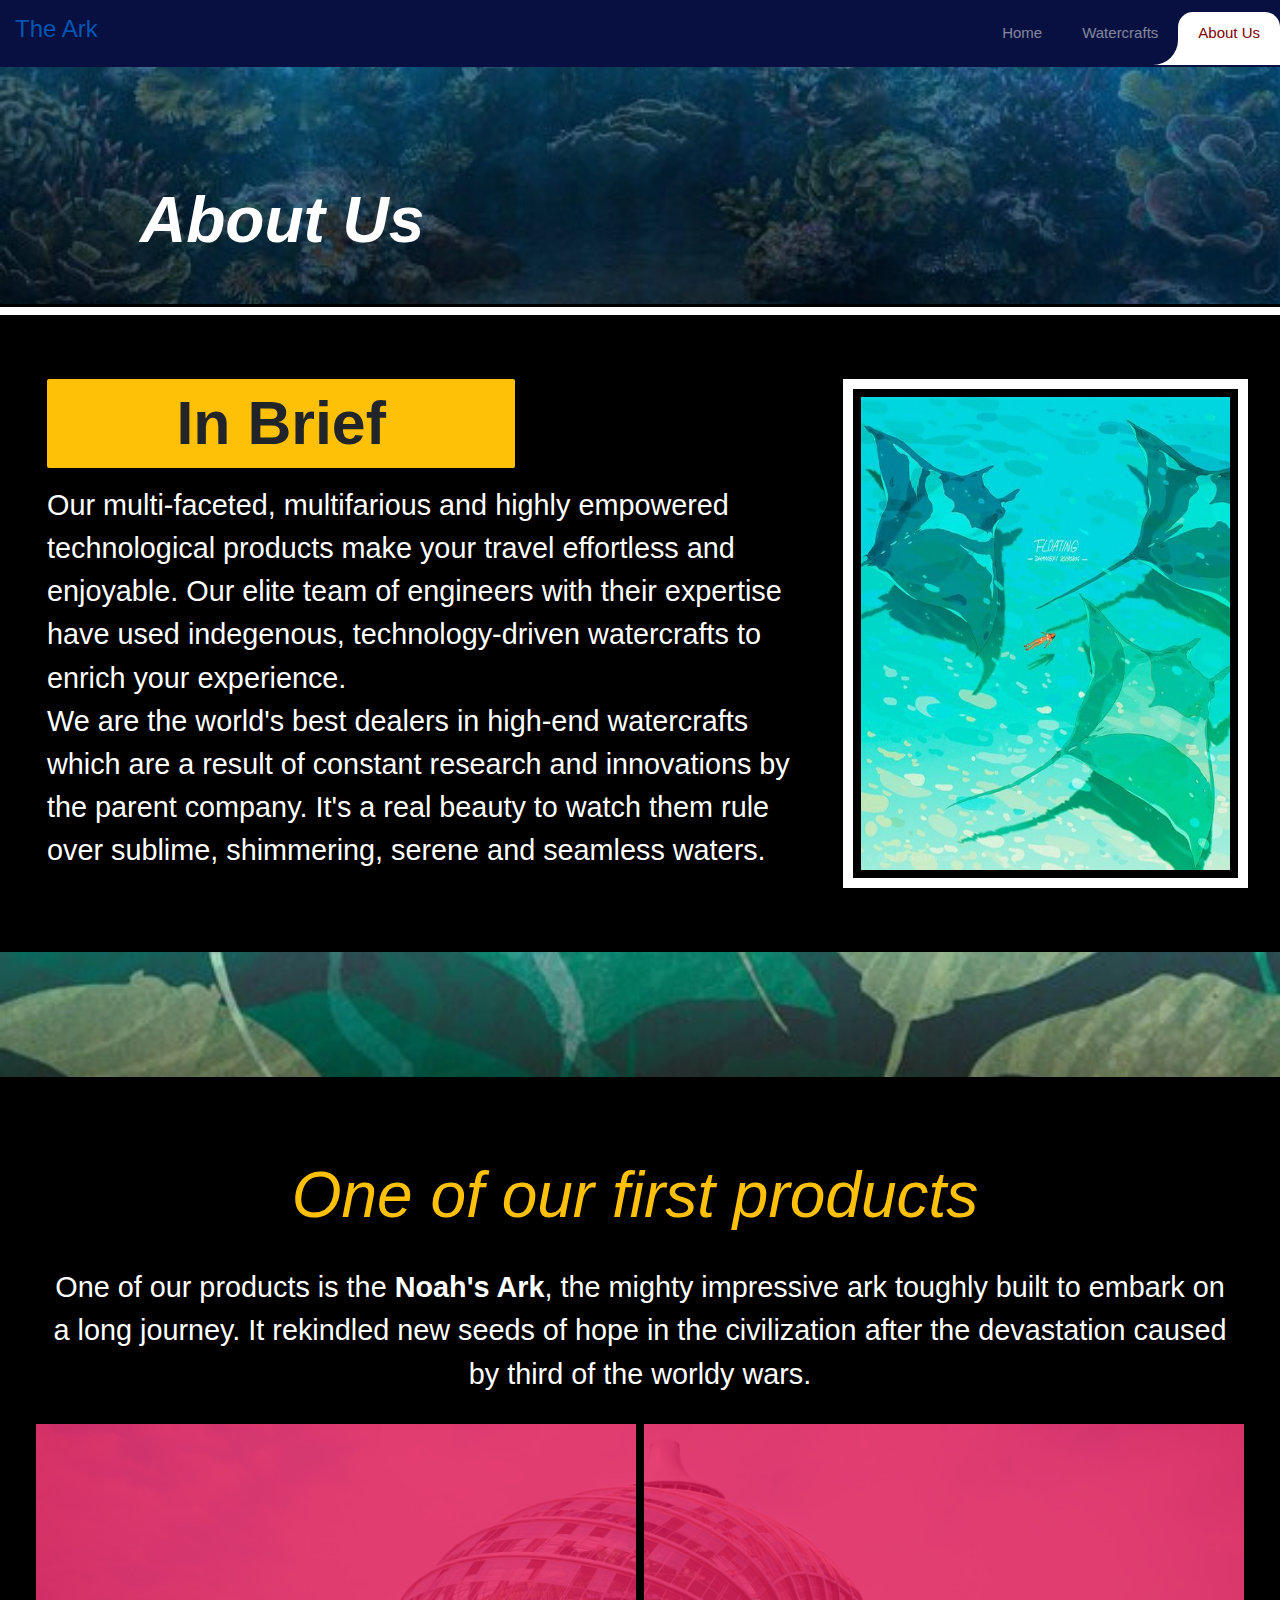
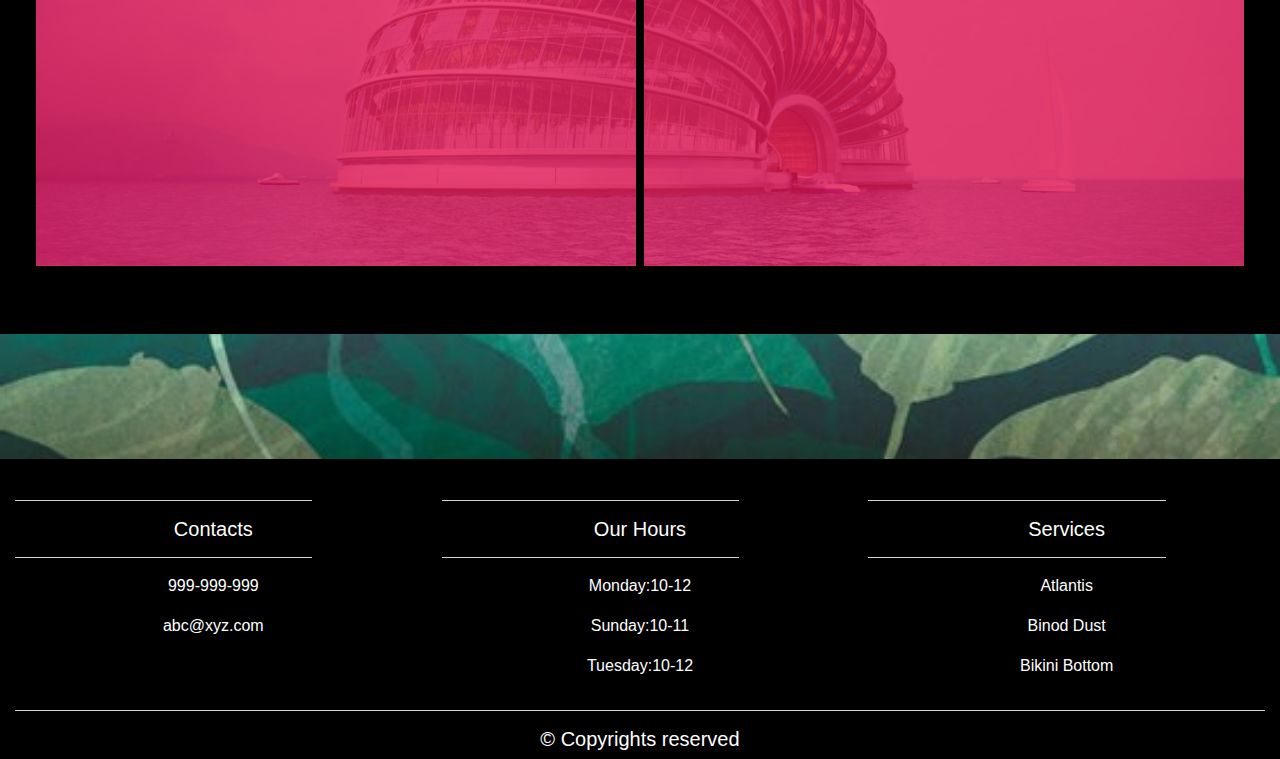
==== AboutUsPage.html @ e0dc2794 "everything" ====
<!DOCTYPE html>
<html>
<head>
	<title>About Us</title>
	<meta name="viewport" content="width=device-width, initial-scale=1">
    <meta charset="UTF-8" />
    <!-- Chrome, Firefox OS and Opera -->
    <meta name="theme-color" content="#000">
    <!-- Windows Phone -->
    <meta name="msapplication-navbutton-color" content="#000">
    <!-- iOS Safari -->
    <meta name="apple-mobile-web-app-status-bar-style" content="#000">

    <!-- //Meta tag Keywords -->
    
    <!-- Bootstrap -->
    <!-- CSS only -->
    <link rel="stylesheet" href="https://stackpath.bootstrapcdn.com/bootstrap/4.5.2/css/bootstrap.min.css" integrity="sha384-JcKb8q3iqJ61gNV9KGb8thSsNjpSL0n8PARn9HuZOnIxN0hoP+VmmDGMN5t9UJ0Z" crossorigin="anonymous">

    <!-- JS, Popper.js, and jQuery -->
    <script src="https://code.jquery.com/jquery-3.5.1.min.js" integrity="sha256-9/aliU8dGd2tb6OSsuzixeV4y/faTqgFtohetphbbj0=" crossorigin="anonymous"></script>
    <script src="https://cdn.jsdelivr.net/npm/popper.js@1.16.1/dist/umd/popper.min.js" integrity="sha384-9/reFTGAW83EW2RDu2S0VKaIzap3H66lZH81PoYlFhbGU+6BZp6G7niu735Sk7lN" crossorigin="anonymous"></script>
    <script src="https://stackpath.bootstrapcdn.com/bootstrap/4.5.2/js/bootstrap.min.js" integrity="sha384-B4gt1jrGC7Jh4AgTPSdUtOBvfO8shuf57BaghqFfPlYxofvL8/KUEfYiJOMMV+rV" crossorigin="anonymous"></script>

    <!-- CSS -->
    <link rel="stylesheet" href="PagesStyle.css">
    
    <!-- Google Fonts -->

    <!-- FontAwesome -->
    <link rel="stylesheet" href="https://use.fontawesome.com/releases/v5.14.0/css/all.css" integrity="sha384-HzLeBuhoNPvSl5KYnjx0BT+WB0QEEqLprO+NBkkk5gbc67FTaL7XIGa2w1L0Xbgc" crossorigin="anonymous">

    <script type="text/javascript">
    	
    	// ---------Responsive-navbar-active-animation-----------
		function test(){
		  var tabsNewAnim = $('#navbarSupportedContent');
		  var selectorNewAnim = $('#navbarSupportedContent').find('li').length;
		  var activeItemNewAnim = tabsNewAnim.find('.active');
		  var activeWidthNewAnimHeight = activeItemNewAnim.innerHeight();
		  var activeWidthNewAnimWidth = activeItemNewAnim.innerWidth();
		  var itemPosNewAnimTop = activeItemNewAnim.position();
		  var itemPosNewAnimLeft = activeItemNewAnim.position();
		  $(".hori-selector").css({
		    "top":itemPosNewAnimTop.top + "px", 
		    "left":itemPosNewAnimLeft.left + "px",
		    "height": activeWidthNewAnimHeight + "px",
		    "width": activeWidthNewAnimWidth + "px"
		  });
		  $("#navbarSupportedContent").on("click","li",function(e){
		    $('#navbarSupportedContent ul li').removeClass("active");
		    $(this).addClass('active');
		    var activeWidthNewAnimHeight = $(this).innerHeight();
		    var activeWidthNewAnimWidth = $(this).innerWidth();
		    var itemPosNewAnimTop = $(this).position();
		    var itemPosNewAnimLeft = $(this).position();
		    $(".hori-selector").css({
		      "top":itemPosNewAnimTop.top + "px", 
		      "left":itemPosNewAnimLeft.left + "px",
		      "height": activeWidthNewAnimHeight + "px",
		      "width": activeWidthNewAnimWidth + "px"
		    });
		  });
		}

    </script>
</head>
<body>
	<nav class="navbar navbar-expand-lg navbar-mainbg">
        <a class="navbar-brand navbar-logo" href="#"><b><h4>The Ark</h4></b></a></a>
        <button class="navbar-toggler" type="button" data-toggle="collapse" data-target="#navbarSupportedContent" aria-controls="navbarSupportedContent" aria-expanded="false" aria-label="Toggle navigation">
        <i class="fas fa-bars text-white"></i>
        </button>
        <div class="collapse navbar-collapse" id="navbarSupportedContent">
            <ul class="navbar-nav ml-auto">
                <div class="hori-selector"><div class="left"></div><div class="right"></div></div>
                <li class="nav-item">
                    <a class="nav-link" href="index.html">Home</a>
                </li>
                <li class="nav-item">
                    <a class="nav-link" href="BuyNowPage.html">Watercrafts</a>
                </li>
                <li class="nav-item active">
                    <a class="nav-link" href="#">About Us</a>
                </li>
            </ul>
        </div>
    </nav>

	<div class="container-fluid ">
		<div class="row aboutus_title_image">
			<div class="col-12 ">
				<div class="aboutus_page_title text-left">
					<p><span id="aboutus_title">About Us</span></p>
				</div>
			</div>
		</div>
		<div class="row jumbotron aboutus_info mt-2">
			<div class="col-md-8 col-12">
				<p class="abotus_title display-2 p-2  text-center">In Brief</p>
				<p class="abotus_text">
					Our multi-faceted, multifarious and highly empowered technological products make your travel effortless and enjoyable.
					Our elite team of engineers with their expertise have used indegenous, technology-driven watercrafts to enrich your experience.<br/>
					We are the world's best dealers in high-end watercrafts which are a result of constant research and innovations by the parent company. It's a real beauty to watch them rule over sublime, shimmering, serene and seamless waters.
				</p>
			</div>
			<div class="col-md-4 col-12 p-2 aboutus_img_col">
				<img src="texture6.jpg" class="w-100 h-100">
			</div>	
		</div>
		<div class="row strip_bg">
			<div class="col-12">
				
			</div>
		</div>
		<div class="row jumbotron our_products mt-0">
			<div class="col-12">
				<p class="our_products_title display-2 p-3 text-center"><i>One of our first products</i></p>
				<p class="our_products_text text-center">
					One of our products is the<b> Noah's Ark</b>, the mighty impressive ark toughly built to embark on a long journey. It rekindled new seeds of hope in the civilization after the devastation caused by third of the worldy wars.
				</p>
			</div>
			<div class="col-12 text-center mt-2 p-0 imagebg">
				<!-- <img src="car_wallpaper.jpg" class="img-fluid w-100"> -->
				<div class="row innerrow">
					<div class="col-6 leftoverlaycol">
						<div class="leftoverlay">
							<div class="overlayborder">
								
							</div>
						</div>
					</div>
					<div class="col-6 rightoverlaycol">
						<div class="rightoverlay">
							<div class=" overlayborder">
								
							</div>
						</div>
					</div>
				</div>
			</div>
		</div>
		<div class="row strip_bg">
			<div class="col-12">
				
			</div>
		</div>
	</div>
	<footer class="footerclass h-auto">
		<div class="container-fluid">
			<div class="row text-center">
				<div class="col-md-4">
					<hr class="light"/>
					<h5>Contacts</h5>
					<hr class="light"/>
					<p>999-999-999</p>
					<p>abc@xyz.com</p>
				</div>
				<div class="col-md-4">
					<hr class="light" />
					<h5>Our Hours</h5>
					<hr class="light" />
					<p>Monday:10-12</p>
					<p>Sunday:10-11</p>
					<p>Tuesday:10-12</p>
				</div>
				<div class="col-md-4">
					<hr class="light" />
					<h5>Services</h5>
					<hr class="light" />
					<p>Atlantis</p>
					<p>Binod Dust</p>
					<p>Bikini Bottom</p>
				</div>
				<div class="col-12">
					<hr class="endlight" />
					<h5>&copy; Copyrights reserved</h5>
				</div>
			</div>
		</div>
	</footer>

	<script type="text/javascript">
    	$(document).ready(function(){
		  setTimeout(function(){ test(); });
		});
		$(window).on('resize', function(){
		  setTimeout(function(){ test(); }, 500);
		});
		$(".navbar-toggler").click(function(){
		  setTimeout(function(){ test(); });
		});
    </script>


</body>
</html>
---- PagesStyle.css ----
/* ------ BuyNowPage  ------*/
.title_image{
	background: linear-gradient(rgba(22,181,242,0.2),rgba(0,0,0,0.3)), url('coral2.jpg');
	background-position: center 80%;
	background-repeat: no-repeat;
	background-size: cover;
	padding-top: 90px;
}

.title_text{
	color: #fff;
	padding-left: 10%;
	font-size: 400%;
	font-weight: bold;
	font-style: italic;
}

.category_row{
	background-color: #000;
}

.category_title{
	font-size: 150%;
	color: #FFA23D;

}

.category_class{
	color: #fff;
	font-size: 130%;
	text-transform: uppercase;
	padding: 1%;
}

.buynowpage_bg{
	background: url('texture6.jpg');
	background-position: center 80%;
	background-size: cover;
	background-repeat: no-repeat;
	padding-top: 2%;
	padding-bottom: 2%;
}

.card_props{
	padding-top: 2%;
	padding-bottom: 2%;
	padding-left: 4%;
	padding-right: 4%;
	background: linear-gradient(rgba(160,79,255,0.6),rgba(227,20,82,0.8));
	transition: 0.3s ease-in-out;
	width: 100%;
	margin-bottom: 3%;
}

.card_props:hover{
	box-shadow: 4px 4px 5px #333;
}

.card_title_text{
	font-size: 140%;
}

.card_image_prop{
	border-radius: 20px;
	overflow: hidden;
	border: 1px solid #000;
}

.card_button{
	border-radius: 22px;
	width: 80%;
	color: #fff;
	background-color: transparent;
}

.card_title_div{
	color: #fff;
	padding: 2%;
	transition: 0.3s ease-in-out;
}

.card_props:hover{
	box-shadow: 4px 4px 8px #000;
}

.card_props:hover .card_title_div{
	background-color:#AFEEEE;
	color: #2E8B57;
	box-shadow: inset 3px 3px 5px #0D7A65;
}

.card_props:hover .card_button{
	color: #fff;
	background-color: #FFA23D;
	box-shadow: 3px 3px 5px #FA2A1E;
}

.common_details_class{
	margin-bottom: 2%;
    margin-top: 2%;
    background: #000;
    display: none;
}

.common_details_class:hover{
	box-shadow: 4px 4px 5px #000;
}

.details_title_col{
	padding: 2%;
}

.details_title{
	color: #fff;
	text-transform: uppercase;
}

.features_col{
	padding-top: 1%;
}

@media(max-width: 772px){
	
}

.features_section{
	transition: 0.5s ease-in-out;
	padding-left: 2%; 
	height: 100%;
	background:  #DB8516/*#6F969B*/;
	color: #fff;
}

.details_features_text{
	padding-top: 3%;
	font-family: sans-serif;
	font-weight: bold;
	transition: 0.5s ease-in-out;
}

.details_features_ul{
	border-left: 2px solid #A7A0EB;
	transition: 0.5s ease-in-out;
	padding-left: 3%;
}

.details_features_list{
	list-style-type: none;
	font-size: 120%;
}

.features_section:hover{
	background: #73E800;
	box-shadow: inset 9px 9px 11px #458A00;	
}

.features_section:hover .details_features_text{
	color: #000;
}

.features_section:hover .details_features_ul{
	border-left: 8px solid #7442FF;
	color: #000;
}

.detail_image_col{
	padding-top: 1%;
}

.details_gallery_col{
	padding-top: 2%;
	padding-bottom: 2%;
}

.details_gallery{
	background: grey;
	padding-top: 1%;
	padding-bottom: 1%;
	background-color:#AFEEEE;
	color: #2E8B57;
	box-shadow: inset 3px 3px 5px #0D7A65;
	transition: 0.5s ease-in-out;
}

.details_gallery:hover{
	
}

.carousel_details{
	padding-top: 2%;
}

.carousel_img_class{
	height: 350px;
	width: 80%;
}

.final_details_col{
	padding-top: 2%;
	padding-bottom: 2%;
	font-size: 110%;
}

.final_details{
	background: rgba(227,20,82,0.9);
	padding: 2%;
	height: 100%;
}

.price_details{
	font-weight: bold;
	color: #fff;
	padding-left: 1%;
}

.final_details_list{
	padding-top: 4%;
	padding-bottom: 4%;
	font-family: Verdana;
	list-style-type: none;
}

.buynow_button{
	width: 50%;
	border-radius: 22px;
	border-color: #fff;
	color: #fff;
	
	background:transparent;
	transition: 0.1s ease-in-out;
}

.buynow_button:hover{
	color: #fff;
	background: #007bff;
	box-shadow: 3px 3px 5px #222;
}

.scrollsmooth{
	scroll-behavior: smooth;
}

.order_section{
	margin-bottom: 2%;
    margin-top: 2%;
    background: #000;
    font-size: 120%;
    display: none;
}

.order_section:hover{
	box-shadow: 4px 4px 5px #000;
}

.order_now_title_col{
	padding: 2%;
}

.order_now_title{
	color: #fff;
	text-transform: uppercase;
}

.watercraft_name_details_col{
	padding: 2%;
}

.watercraft_name_details{
	background-color: #FFA23D;
	padding: 1%;
}

.watercraft_category_name{
	font-size: 140%;
	color: #fff;
}


.detail_background_col{

}

.detail_background{
	margin-left: 0.5%;
	background: #FFC9C9;
	margin-right: 0.5%;
	margin-bottom: 2%;
	font-size: 110%;
}

.order_details_col{
	padding-bottom: 2%;
	padding-top: 2%;
}

.order_details{
	border-right: 2px solid #000;
	padding: 2%;
}

.order_table_col{
	padding-bottom: 2%;
	padding-top: 2%;
}

.order_table{
	
	padding: 2%;
}

.table_detail{
	width: 100%;
	
}	

.table_title{
	display: block;
	padding: 3%;
	font-weight: bold;
}

.table_detail th,td{
	padding: 3%;
}

.tablethead{
	border-top: 2px solid #000;
	border-bottom: 2px solid #000;
}

.tablefoot{
	border-top: 2px solid #000;
	border-bottom: 2px solid #000;
	font-weight: bold;
}

.generate_recipt{
	padding: 2%;
}

.generate_recipt_button{
	width: 60%;
}

.generate_recipt_button:hover{
	box-shadow:  2px 2px 3px #999;
}

.cancel_order{
	padding: 2%;
}

.cancel_order_button{
	width: 60%;
}

.cancel_order_button:hover{
	box-shadow:  2px 2px 3px #999;
}



.common_order_class{
	transition: 0.2s ease-in-out;
}

.common_order_class:hover{
	box-shadow: inset 4px 4px 5px #666;
}

.generate_receipt{
	background: #222;
	padding: 2%;
	font-size: 110%;
	color: #fff;
	font-family: sans-serif;
	display: none;
}

.generate_receipt:hover{
	box-shadow: 4px 4px 5px #000;
}

.generate_receipt_title_col{
	padding: 2%;
}

.generate_receipt_title{
	color: #222;
	background:#fff;
	padding: 1%;
	text-transform: uppercase;
	font-size: 200%;
}

.generate_receipt_details_col{

	border-right: 2px solid #fff;
}

.generate_receipt_details_row{
	padding: 2%;
	
}

.common_gen_det_class{
	padding-top: 2%; 
}

.tablegenthead{
	border-top: 2px solid #fff;
	border-bottom: 2px solid #fff;
}

.tablegenfoot{
	border-top: 2px solid #fff;
	border-bottom: 2px solid #fff;
	font-weight: bold;
}

.goback_button{
	width: 70%;
}

.goback_button:hover{
	box-shadow: 3px 3px 4px #666;
}

.goback_button_col{
	padding-top: 3%;
}

.accessories_generate_col{
	padding-top: 2%;
}

.spanclass{
	font-family: sans-serif;
}

.acc_table_class{
	display: none;
}
/*---- navbar ----*/

* {
	margin: 0;
	padding: 0;
}
i {
	margin-right: 10px;
}
/*----------multi-level-accordian-menu------------*/
.navbar-logo{
	padding: 15px;
	color: #fff;
}
.navbar-mainbg{
	background-color: #071040;
	padding: 0px;
}
#navbarSupportedContent{
	overflow: hidden;
	position: relative;
}
#navbarSupportedContent ul{
	padding: 0px;
	margin: 0px;
}
#navbarSupportedContent ul li a i{
	margin-right: 10px;
}
#navbarSupportedContent li {
	list-style-type: none;
	float: left;
}
#navbarSupportedContent ul li a{
	color: rgba(255,255,255,0.5);
    text-decoration: none;
    font-size: 15px;
    display: block;
    padding: 20px 20px;
    transition-duration:0.6s;
	transition-timing-function: cubic-bezier(0.68, -0.55, 0.265, 1.55);
    position: relative;
}
#navbarSupportedContent>ul>li.active>a{
	color: /*#071040;*/	#800000;
	background-color: transparent;
	transition: all 0.7s;
}
#navbarSupportedContent a:not(:only-child):after {
	content: "\f105";
	position: absolute;
	right: 20px;
	top: 10px;
	font-size: 14px;
	font-family: "Font Awesome 5 Free";
	display: inline-block;
	padding-right: 3px;
	vertical-align: middle;
	font-weight: 900;
	transition: 0.5s;
}
#navbarSupportedContent .active>a:not(:only-child):after {
	transform: rotate(90deg);
}
.hori-selector{
	display:inline-block;
	position:absolute;
	height: 100%;
	top: 0px;
	left: 0px;
	transition-duration:0.6s;
	transition-timing-function: cubic-bezier(0.68, -0.55, 0.265, 1.55);
	background-color: #fff;
	border-top-left-radius: 15px;
	border-top-right-radius: 15px;
	margin-top: 10px;
}
.hori-selector .right,
.hori-selector .left{
	position: absolute;
	width: 25px;
	height: 25px;
	background-color: #fff;
	bottom: 10px;
}
.hori-selector .right{
	right: -25px;
}
.hori-selector .left{
	left: -25px;
}
.hori-selector .right:before,
.hori-selector .left:before{
	content: '';
    position: absolute;
    width: 50px;
    height: 50px;
    border-radius: 50%;
    background-color: #071040;
}
.hori-selector .right:before{
	bottom: 0;
    right: -25px;
}
.hori-selector .left:before{
	bottom: 0;
    left: -25px;
}




@media (max-width: 992px){
	#navbarSupportedContent ul li a{
		padding: 12px 30px;
	}
	.hori-selector{
		margin-top: 0px;
		margin-left: 10px;
		border-radius: 0;
		border-top-left-radius: 25px;
		border-bottom-left-radius: 25px;
	}
	.hori-selector .left,
	.hori-selector .right{
		right: 10px;
	}
	.hori-selector .left{
		top: -25px;
		left: auto;
	}
	.hori-selector .right{
		bottom: -25px;
	}
	.hori-selector .left:before{
		left: -25px;
		top: -25px;
	}
	.hori-selector .right:before{
		bottom: -25px;
		left: -25px;
	}
	.title_text{
		font-size: 350%;
	}
	.category_title{
		font-size: 140%;
	}
	.final_details_col{
		font-size: 110%;	
	}
}

@media(max-width: 772px){
	.details_title{
		font-size: 170%;
	}
	.order_now_title{
		font-size: 170%;
	}
	.watercraft_category_name{
		font-size: 130%;
	}
	.generate_receipt_title{
		font-size: 150%;
	}
	.generate_receipt_details_col{
		border-right: 0;
	}
	.order_details{
		border-right: 0;
	}
}

@media(max-width: 590px){
	.title_text{
		font-size: 300%;
		text-align: center;
	}
	.generate_receipt_title{
		font-size: 130%;
	}
	.category_class{
		font-size: 110%;
	}
	.category_title{
		font-size: 130%;
	}
	.watercraft_category_name{
		font-size: 110%;
	}
}


/*---- HomePage ----*/
.home_title_image{
	background: linear-gradient(rgba(22,181,242,0.1),rgba(0,0,0,0.3)), url('coral2.jpg');
	background-position: center 80%;
	background-repeat: no-repeat;
	background-size: cover;
	padding-top: 105px;
	padding-bottom: 20px;
	border-bottom: 3px solid #000;
}

.home_page_title{
	color: #fff;
	padding-left: 10%;
	font-size: 400%;
	font-weight: bold;
	font-style: italic;
}

.home_car_cap{
  position: absolute;
  transform: translateY(-50%);
}

.home_car_cap_title1{
  font-size: 300%;
  text-transform: uppercase;
  text-shadow: 1px 1px 15px #000;
}

.home_car_cap_title2{
  font-size: 400%;
  font-weight: bold;
  text-transform: uppercase;
  text-shadow: 1px 1px 15px #000;
}

.home_car_btn{
	width: 40%;
	font-size: 170%;
	border-radius: 10px;
}

.home_to_aboutus {
	border-radius: 0;
	background: #000;
	margin-bottom: 0;
	/*background: url('texture7.jpg');
	background-position: center 80%;
	background-repeat: no-repeat;
	background-size: cover;*/
}

.home_to_abotus_title{
	font-size: 400%;
	font-weight: bold;
	background: /*#007bff*/#ffc107;
	border-radius: 30px;
	width: 50%;
	/*color: #fff;*/
}

.home_to_abotus_text{
	font-size: 180%;
	color: #fff;
}

.home_knowmore_box{
	border: 10px solid #fff;
}

.home_knowmore_text{
	font-size: 150%;
	color: #fff;
}

.connect_row{
	background: linear-gradient(rgba(22,181,242,0.1),rgba(0,0,0,0.3)), url('texture7.jpg');
	background-position: center 80%;
	background-repeat: no-repeat;
	background-size: cover;

}

.social a{
  font-size: 400%;
  padding: 3%;
}

.fa-facebook{
  color: #fff;
}

.fa-twitter{
  color: #fff;
}

.fa-instagram{
  color: #fff;
}

.fa-google-plus-g{
  color: #fff;
}

.fa-youtube{
  color: #fff;
}

.fa-facebook:hover, .fa-twitter:hover, .fa-instagram:hover, .fa-google-plus-g:hover, .fa-youtube:hover{
  color: #d5d5d5;
}

.footerclass{
  background-color: #000;
  color: #fff;
  padding-top: 2%;

}

.light{
  border-top: 1px solid #d5d5d5;
  width: 75%; 
}

.endlight{
  border-top: 1px solid #d5d5d5;
  width: 100%;
}

@media(max-width: 1210px){
	.home_car_cap{
		top: 50%;
	}

	.home_car_cap_title1{
		font-size: 250%;
	}

	.home_car_cap_title2{
		font-size: 350%;
	}

	.home_to_abotus_title{
		font-size: 350%;
	}

	.home_to_abotus_text{
		font-size: 160%;
	}
}

@media(max-width: 1000px){
	.home_page_title{
		font-size: 350%;
	}

	.home_car_cap{
		top: 45%;
	}

	.home_car_cap_title1{
		font-size: 150%;
	}

	.home_car_cap_title2{
		font-size: 250%;
	}

	.home_to_abotus_title{
		font-size: 250%;
	}

	.home_to_abotus_text{
		font-size: 120%;
	}

	.home_car_btn{
		font-size: 130%;
	}
}

@media(max-width: 772px){
	.home_page_title{
		font-size: 300%;
	}

	.home_car_cap{
		top: 45%;
	}

	.home_car_cap_title1{
		font-size: 130%;
	}

	.home_car_cap_title2{
		font-size: 200%;
	}

	.home_to_abotus_title{
		font-size: 200%;
	}

	.home_to_abotus_text{
		font-size: 130%;
	}

	.home_car_btn{
		font-size: 110%;
	}
}

@media(max-width: 625px){

	.home_car_cap{
		top: 40%;
	}

	.home_car_cap_title1{
		font-size: 110%;
	}

	.home_car_cap_title2{
		font-size: 150%;
	}

	.home_car_btn{
		font-size: 90%;
	}

	.home_to_abotus_title{
		font-size: 170%;
	}
}

@media(max-width: 508px){
	
	.home_car_cap{
		top: 35%;
	}

	.home_car_cap_title1{
		font-size: 100%;
	}

	.home_car_cap_title2{
		font-size: 130%;
	}

	.home_car_btn{
		font-size: 80%;
		width: 60%;
	}

	.home_to_abotus_title{
		font-size: 170%;
	}

	.home_to_abotus_text{
		font-size: 120%;
	}
}

@media(max-width: 416px){
	.home_car_cap{
		top: 45%;
	}

	.home_car_cap_title1{
		font-size: 0;
	}

	.home_car_cap_title2{
		font-size: 0;
	}

	.home_car_btn{
		font-size: 80%;
		width: 60%;
	}

	.home_to_abotus_title{
		font-size: 130%;
	}

	.home_to_abotus_text{
		font-size: 110%;
	}
	.home_page_title{
		font-size: 250%;
	}
}

@media(max-width: 330px){
	.home_car_cap{
		top: 40%;
	}
	.home_car_btn{
		width: 80%;
	}
	.home_to_abotus_title{
		width: 100%;
	}
}

/*----  AboutUsPage ----*/
.aboutus_title_image{
	background: linear-gradient(rgba(22,181,242,0.1),rgba(0,0,0,0.3)), url('coral2.jpg');
	background-position: center 80%;
	background-repeat: no-repeat;
	background-size: cover;
	padding-top: 105px;
	padding-bottom: 20px;
	border-bottom: 3px solid #000;
}

.aboutus_page_title{
	color: #fff;
	padding-left: 10%;
	font-size: 400%;
	font-weight: bold;
	font-style: italic;
}

.aboutus_info{
	background: #000;
	height: 100%;
	border-radius: 0;
	margin-bottom: 0;
}

.abotus_title{
	font-size: 380%;
	font-weight: bold;
	background: /*#007bff*/#ffc107;
	border-radius: 2px;
	width: 60%;
}

.abotus_text{
	font-size: 180%;
	color: #fff;
}

.aboutus_img_col{
	border: 10px solid #fff;
}

.strip_bg{
	background: linear-gradient(rgba(22,181,242,0.1),rgba(0,0,0,0.3)), url('texture7.jpg');
	background-position: center 80%;
	background-repeat: no-repeat;
	background-size: cover;
	padding-top: 5%;
	padding-bottom: 5%;
}

.our_products{
	background: #000;
	border-radius: 0;
	margin-bottom: 0;
}

.our_products_title{
	color: #ffc107;
	font-size: 400%;
	/*color: #fff;*/
}
.our_products_text{
	font-size: 180%;
	color: #fff;
}

.imagebg{
 	background: url('noah2.jpg');
 	background-repeat: no-repeat;
 	background-size: cover;
 	background-position: center 40%;
 	position: relative;
}
  
.innerrow{
	margin: 0;
	width: 100%;
	height: 450px;
}
.leftoverlaycol{
	padding: 0;
	position: relative;
}

.leftoverlay{
	position: absolute;
	bottom: 0;
	height: 100%;
	right: 0;
	background-color: rgba(227,20,82,0.8)/*#ffc107*/;
	width: 100%;
	overflow: hidden;
	transition: 0.5s ease-in-out;
	transform-origin: left;
	transform: scaleX(1);
}
.rightoverlaycol{
	padding: 0;
	position: relative;
}


.rightoverlay{
	position: absolute;
	bottom: 0;
	height: 100%;
	left: 0;
	background-color: rgba(227,20,82,0.8)/*#ffc107*/;
	width: 100%;
	overflow: hidden;
	transition: 0.5s ease-in-out;
	transform-origin: right;
	transform: scaleX(1);
}

.overlayborder{
	border: 4px solid #000;
	height: 100%;
}

.innerrow:hover .leftoverlay{
	transform: scaleX(0);
}

.innerrow:hover .rightoverlay{	
	transform: scaleX(0);
}

.footerclass{
  background-color: #000;
  color: #fff;
  padding-top: 2%;

}

.light{
  border-top: 1px solid #d5d5d5;
  width: 75%; 
}

.endlight{
  border-top: 1px solid #d5d5d5;
  width: 100%;
}


@media(max-width: 1210px){
	.abotus_title{
		font-size: 350%;
	}

	.abotus_text{
		font-size: 160%;
	}	
}
@media(max-width: 1000px){
	
	.home_page_title{
		font-size: 350%;
	}

	.abotus_title{
		font-size: 250%;
	}

	.abotus_text{
		font-size: 120%;
	}
}

@media(max-width: 772px){
	
	.home_page_title{
		font-size: 300%;
	}

	.abotus_title{
		font-size: 200%;
	}

	.abotus_text{
		font-size: 140%;
	}

	.our_products_title{
		font-size: 300%;
	}

	.our_products_text{
		font-size: 160%;
	}
}

@media(max-width: 625px){
	
	.abotus_title{
		font-size: 170%;
	}

	.our_products_title{
		font-size: 260%;
	}

	.our_products_text{
		font-size: 150%;
	}
}

@media(max-width: 537px){

	.our_products_title{
		font-size: 230%;
	}

	.our_products_text{
		font-size: 120%;
	}
}

@media(max-width: 508px){
	
	.abotus_title{
		font-size: 170%;
	}

	.abotus_text{
		font-size: 120%;
	}

	.innerrow{
		height: 300px;
	}

}

@media(max-width: 416px){
	
	.home_page_title{
		font-size: 250%;
	}

	.abotus_title{
		font-size: 130%;
	}

	.abotus_text{
		font-size: 110%;
	}
}

@media(max-width: 330px){
	
	.abotus_title{
		width: 100%;
	}

	.innerrow{
		height: 280px;
	}

	.our_products_title{
		font-size: 180%;
	}

	.our_products_text{
		font-size: 120%;
	}
}
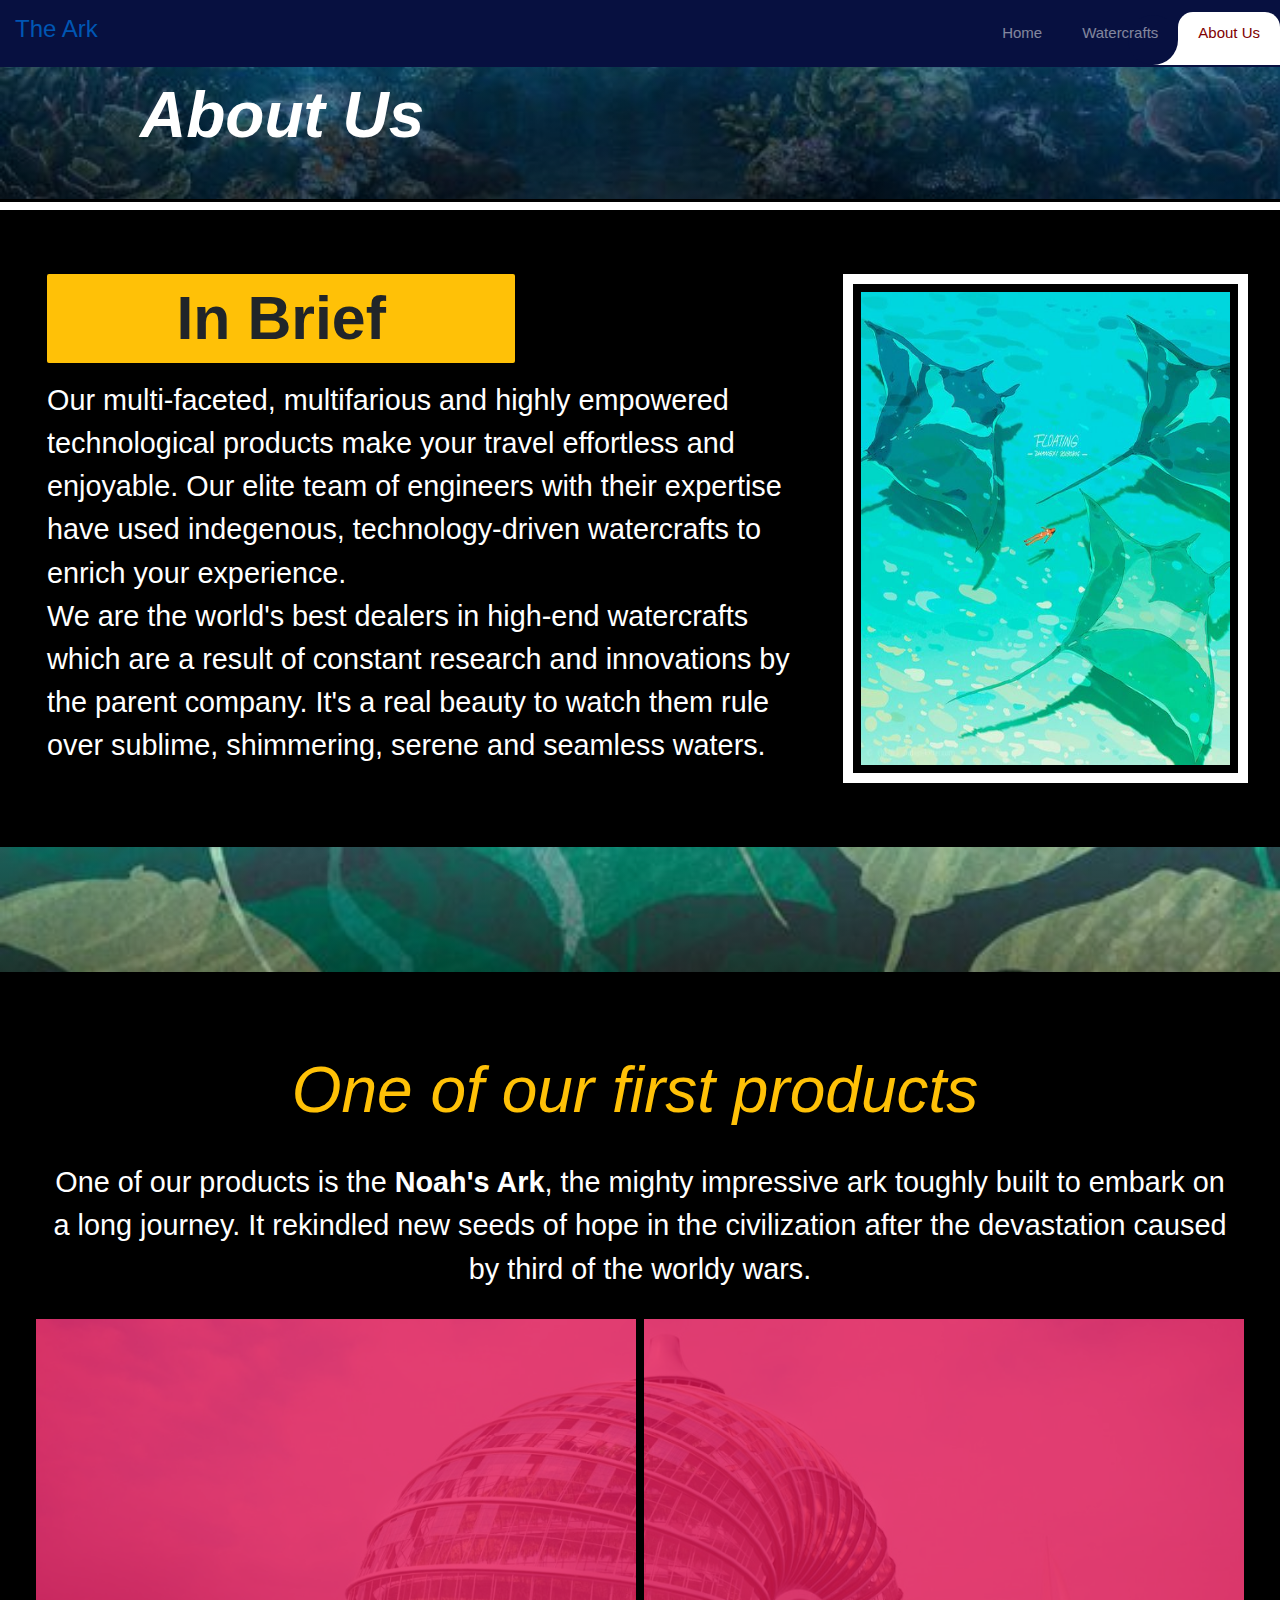
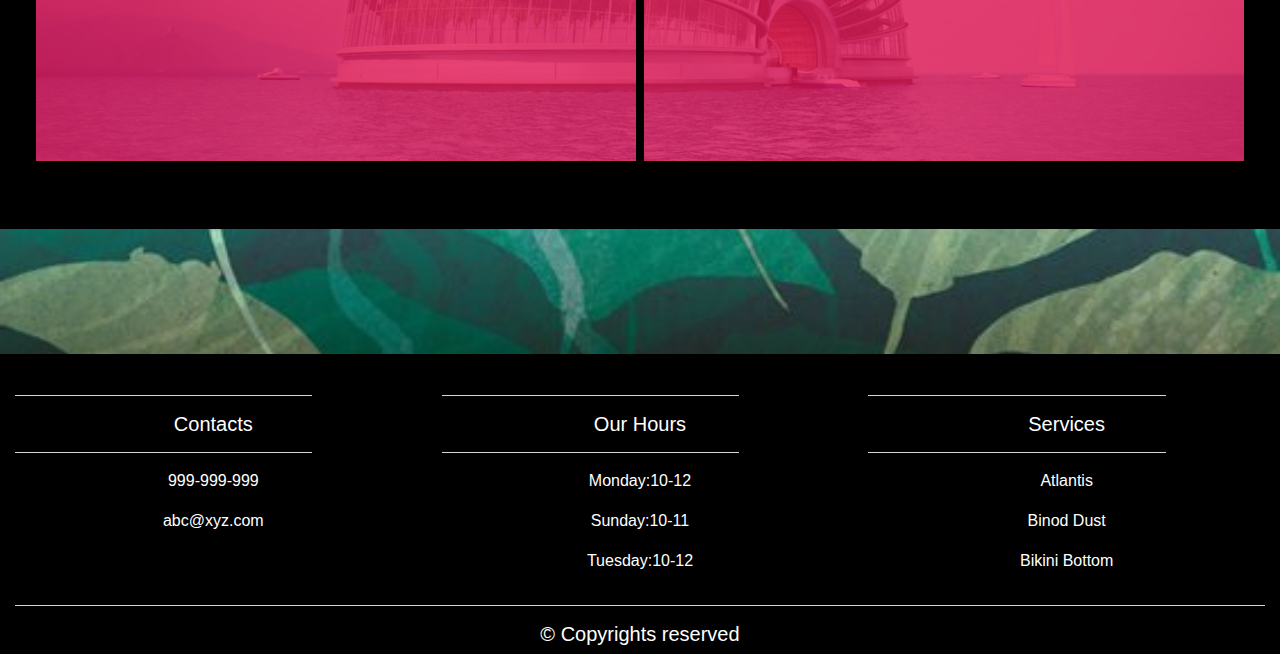
==== commit eba00535: "translate_changed" ====
--- a/AboutUsPage.html
+++ b/AboutUsPage.html
@@ -1,5 +1,5 @@
 <!DOCTYPE html>
-<html>
+<html lang="en-US">
 <head>
 	<title>About Us</title>
 	<meta name="viewport" content="width=device-width, initial-scale=1">
@@ -87,8 +87,22 @@
         </div>
     </nav>
 
+
 	<div class="container-fluid ">
 		<div class="row aboutus_title_image">
+			
+			<div id="google_translate_element" class="ml-auto" style="float: right;"></div>
+			<script>
+				function googleTranslateElementInit() {
+					new google.translate.TranslateElement(
+						{pageLanguage: 'en'},
+						'google_translate_element'
+					);
+				}
+			</script>
+			<script src="http://translate.google.com/translate_a/element.js?cb=googleTranslateElementInit"></script>
+
+
 			<div class="col-12 ">
 				<div class="aboutus_page_title text-left">
 					<p><span id="aboutus_title">About Us</span></p>
--- a/PagesStyle.css
+++ b/PagesStyle.css
@@ -5,7 +5,7 @@
 	background-position: center 80%;
 	background-repeat: no-repeat;
 	background-size: cover;
-	padding-top: 90px;
+	
 }
 
 .title_text{
@@ -642,7 +642,7 @@
 	background-position: center 80%;
 	background-repeat: no-repeat;
 	background-size: cover;
-	padding-top: 105px;
+	
 	padding-bottom: 20px;
 	border-bottom: 3px solid #000;
 }
@@ -947,7 +947,6 @@
 	background-position: center 80%;
 	background-repeat: no-repeat;
 	background-size: cover;
-	padding-top: 105px;
 	padding-bottom: 20px;
 	border-bottom: 3px solid #000;
 }
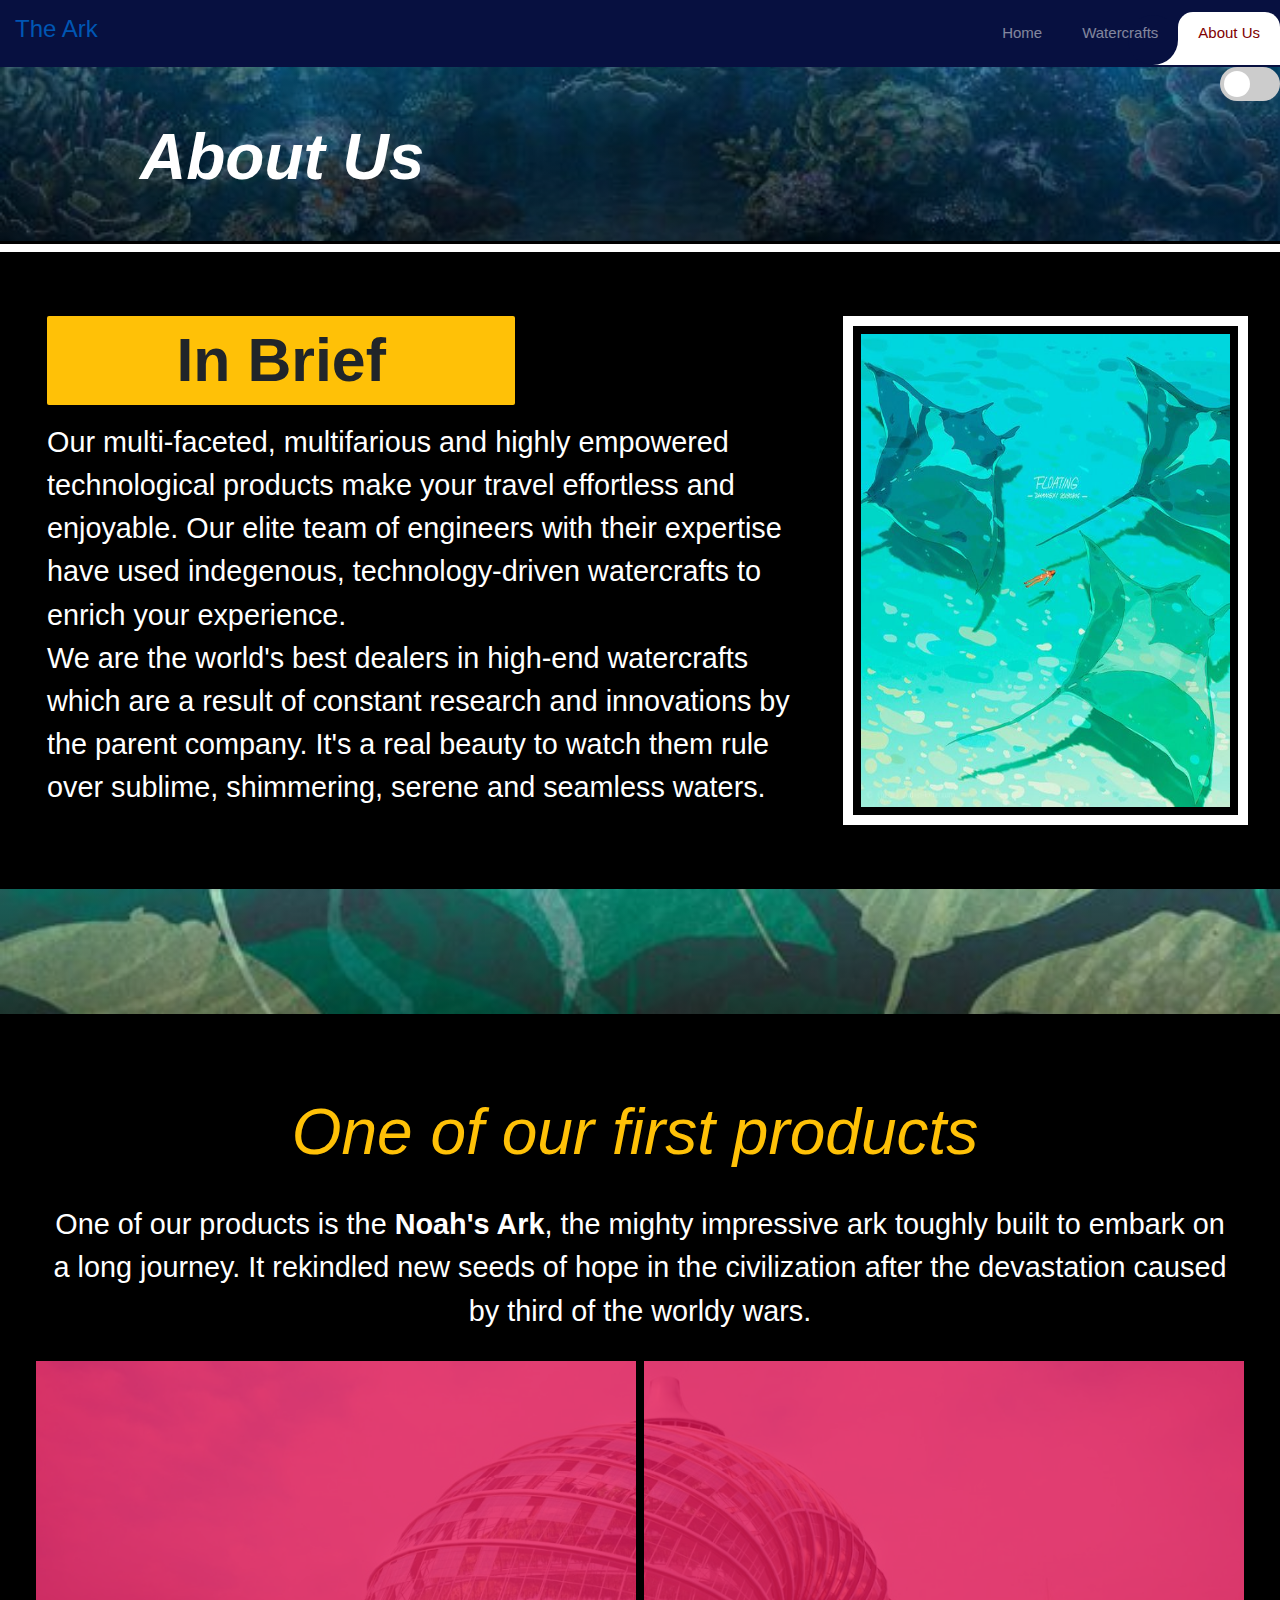
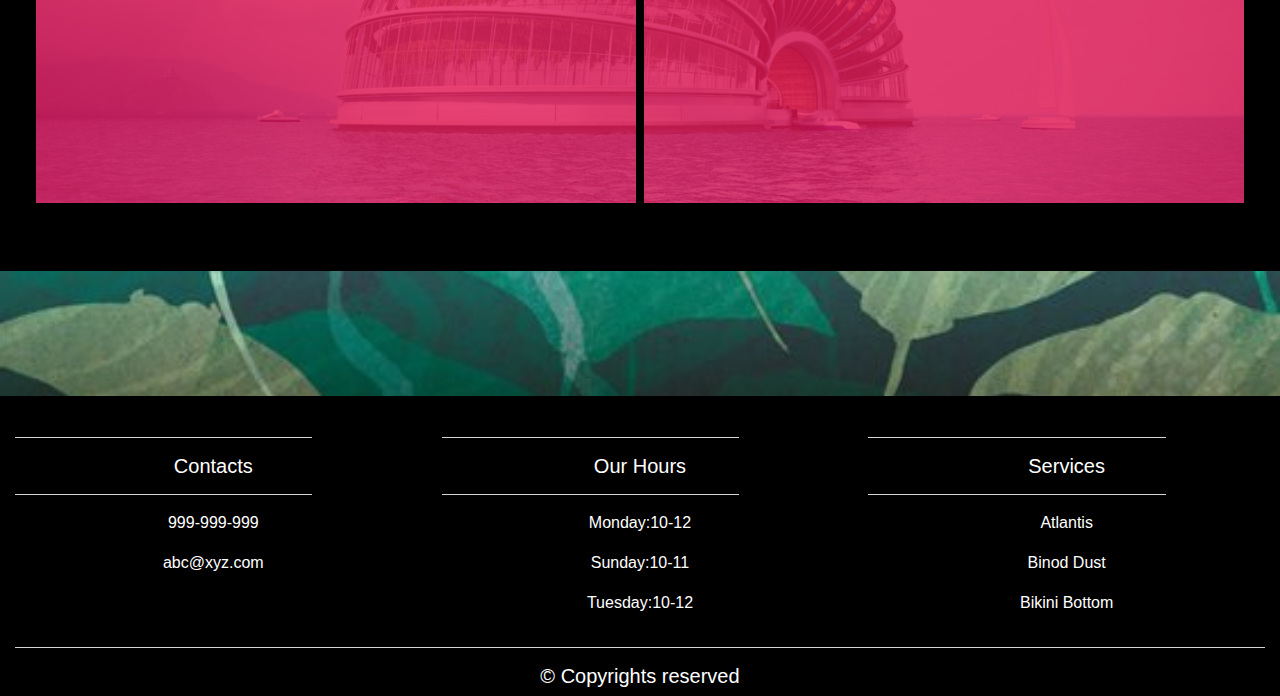
==== commit 830e2533: "dark_home_page" ====
--- a/AboutUsPage.html
+++ b/AboutUsPage.html
@@ -102,6 +102,12 @@
 			</script>
 			<script src="http://translate.google.com/translate_a/element.js?cb=googleTranslateElementInit"></script>
 
+			<div class="dark_mode_section">
+				<label class="switch">
+  					<input type="checkbox" id="dark_mode_id" onchange="dark_mode('dark_mode_id')">
+  					<span class="slider round"></span>
+				</label>
+			</div>
 
 			<div class="col-12 ">
 				<div class="aboutus_page_title text-left">
--- a/PagesStyle.css
+++ b/PagesStyle.css
@@ -712,6 +712,16 @@
 	color: #fff;
 }
 
+.knowmre_btn{
+	border-color: #ffc107;
+	background:transparent;
+	color: #ffc107;
+}
+.knowmre_btn:hover{
+	background:#ffc107;
+	color: #000;
+}
+
 .connect_row{
 	background: linear-gradient(rgba(22,181,242,0.1),rgba(0,0,0,0.3)), url('texture7.jpg');
 	background-position: center 80%;
@@ -758,8 +768,9 @@
 
 .light{
   border-top: 1px solid #d5d5d5;
-  width: 75%; 
-}
+  width: 80%; 
+}
+
 
 .endlight{
   border-top: 1px solid #d5d5d5;
@@ -1209,4 +1220,67 @@
 	.our_products_text{
 		font-size: 120%;
 	}
+}
+
+/*----Dark mode---*/
+.switch {
+  position: relative;
+  display: inline-block;
+  width: 60px;
+  height: 34px;
+}
+
+/* Hide default HTML checkbox */
+.switch input {
+  opacity: 0;
+  width: 0;
+  height: 0;
+}
+
+/* The slider */
+.slider {
+  position: absolute;
+  cursor: pointer;
+  top: 0;
+  left: 0;
+  right: 0;
+  bottom: 0;
+  background-color: #ccc;
+  -webkit-transition: .4s;
+  transition: .4s;
+}
+
+.slider:before {
+  position: absolute;
+  content: "";
+  height: 26px;
+  width: 26px;
+  left: 4px;
+  bottom: 4px;
+  background-color: white;
+  -webkit-transition: .4s;
+  transition: .4s;
+}
+
+input:checked + .slider {
+  background-color: #2196F3;
+}
+
+input:focus + .slider {
+  box-shadow: 0 0 1px #2196F3;
+}
+
+input:checked + .slider:before {
+  -webkit-transform: translateX(26px);
+  -ms-transform: translateX(26px);
+  transform: translateX(26px);
+}
+
+/* Rounded sliders */
+.slider.round {
+  border-radius: 34px;
+}
+
+.slider.round:before {
+  border-radius: 50%;
 }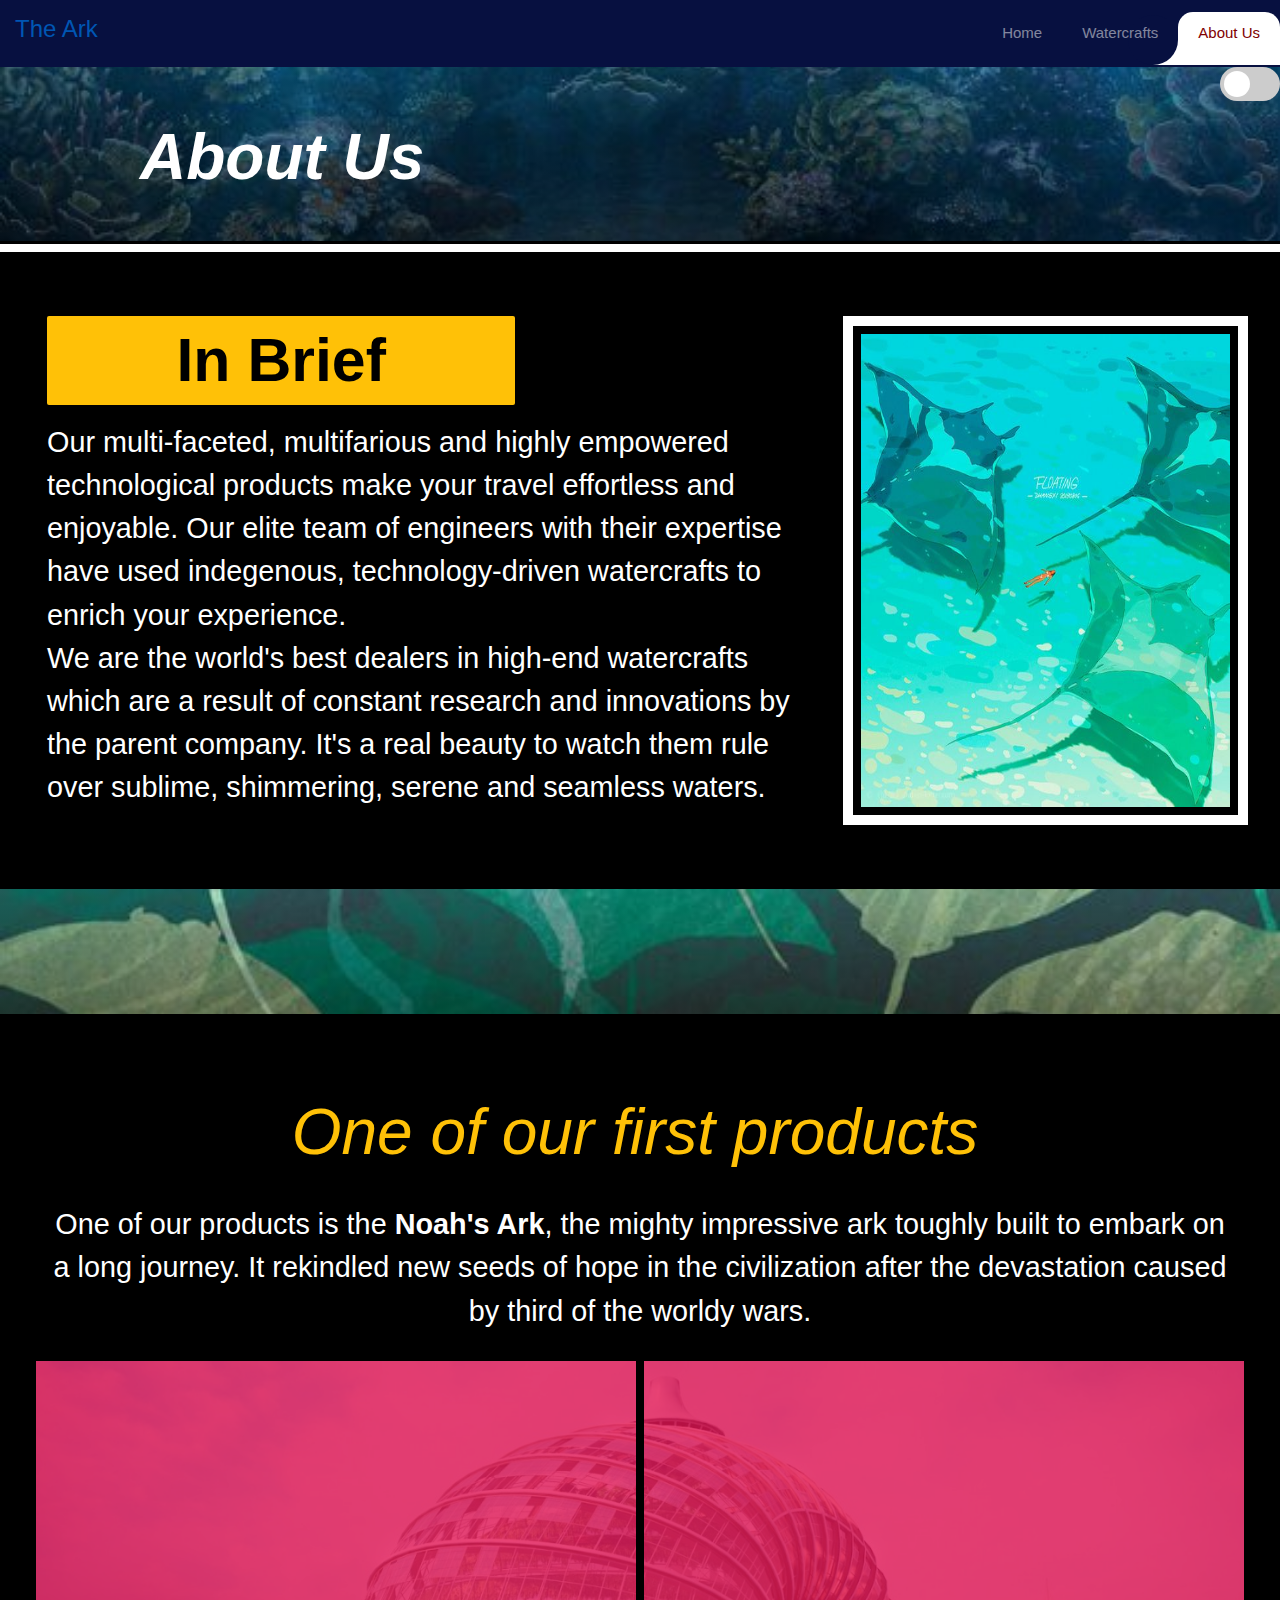
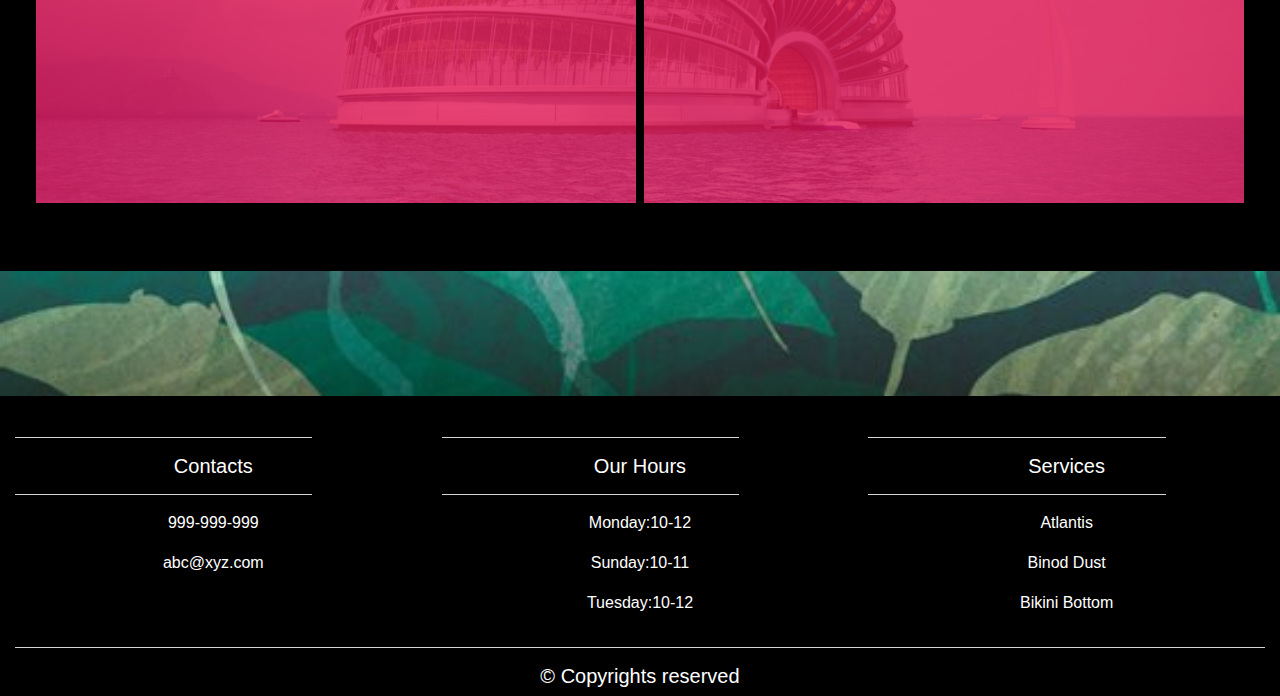
==== commit 92404d5e: "about_us_darkmode" ====
--- a/AboutUsPage.html
+++ b/AboutUsPage.html
@@ -63,6 +63,46 @@
 		  });
 		}
 
+		function dark_mode(toggleid){
+			var toggle=document.getElementById(toggleid);
+			if(toggle.checked){
+				$('.aboutus_title_image').css('background','linear-gradient(rgba(22,181,242,0.3),rgba(255,255,255,0.2)), url(\'coral2.jpg\')');
+				$('.aboutus_page_title').css('color','#000');
+				$('.aboutus_info').css('background','#fff');
+				$('.abotus_title').css('background','#dc3545');
+				$('.abotus_title').css('color','#fff');
+				$('.abotus_text').css('color','#000');
+				$('.aboutus_img_col').css('border','10px solid #000');
+				$('.our_products').css('background','#fff');
+				$('.our_products_title').css('color','#dc3545');
+				$('.our_products_text').css('color','#000');
+				$('.leftoverlay').css('background-color','rgba(175, 238, 236,0.8)');
+				$('.rightoverlay').css('background-color','rgba(175, 238, 236,0.8)');
+				$('.overlayborder').css('border','4px solid #fff');
+				$('.footerclass').css('background-color','#fff');
+				$('.footerclass').css('color','#000');
+				$('.light').css('border-top','1px solid #000');
+			}
+			else {
+				$('.aboutus_title_image').css('background','linear-gradient(rgba(22,181,242,0.1),rgba(0,0,0,0.8)), url(\'coral2.jpg\')');
+				$('.aboutus_page_title').css('color','#fff');
+				$('.aboutus_info').css('background','#000');
+				$('.abotus_title').css('background','#ffc107');
+				$('.abotus_title').css('color','#000');
+				$('.abotus_text').css('color','#fff');
+				$('.aboutus_img_col').css('border','10px solid #fff');
+				$('.our_products').css('background','#000');
+				$('.our_products_title').css('color','#ffc107');
+				$('.our_products_text').css('color','#fff');
+				$('.leftoverlay').css('background-color','rgba(227,20,82,0.8)');
+				$('.rightoverlay').css('background-color','rgba(17227,20,82,0.8)');
+				$('.overlayborder').css('border','4px solid #000');
+				$('.footerclass').css('background-color','#000');
+				$('.footerclass').css('color','#fff');
+				$('.light').css('border-top','1px solid #d5d5d5');
+			}
+		}
+
     </script>
 </head>
 <body>
--- a/PagesStyle.css
+++ b/PagesStyle.css
@@ -983,6 +983,7 @@
 	background: /*#007bff*/#ffc107;
 	border-radius: 2px;
 	width: 60%;
+	color: #000;
 }
 
 .abotus_text{
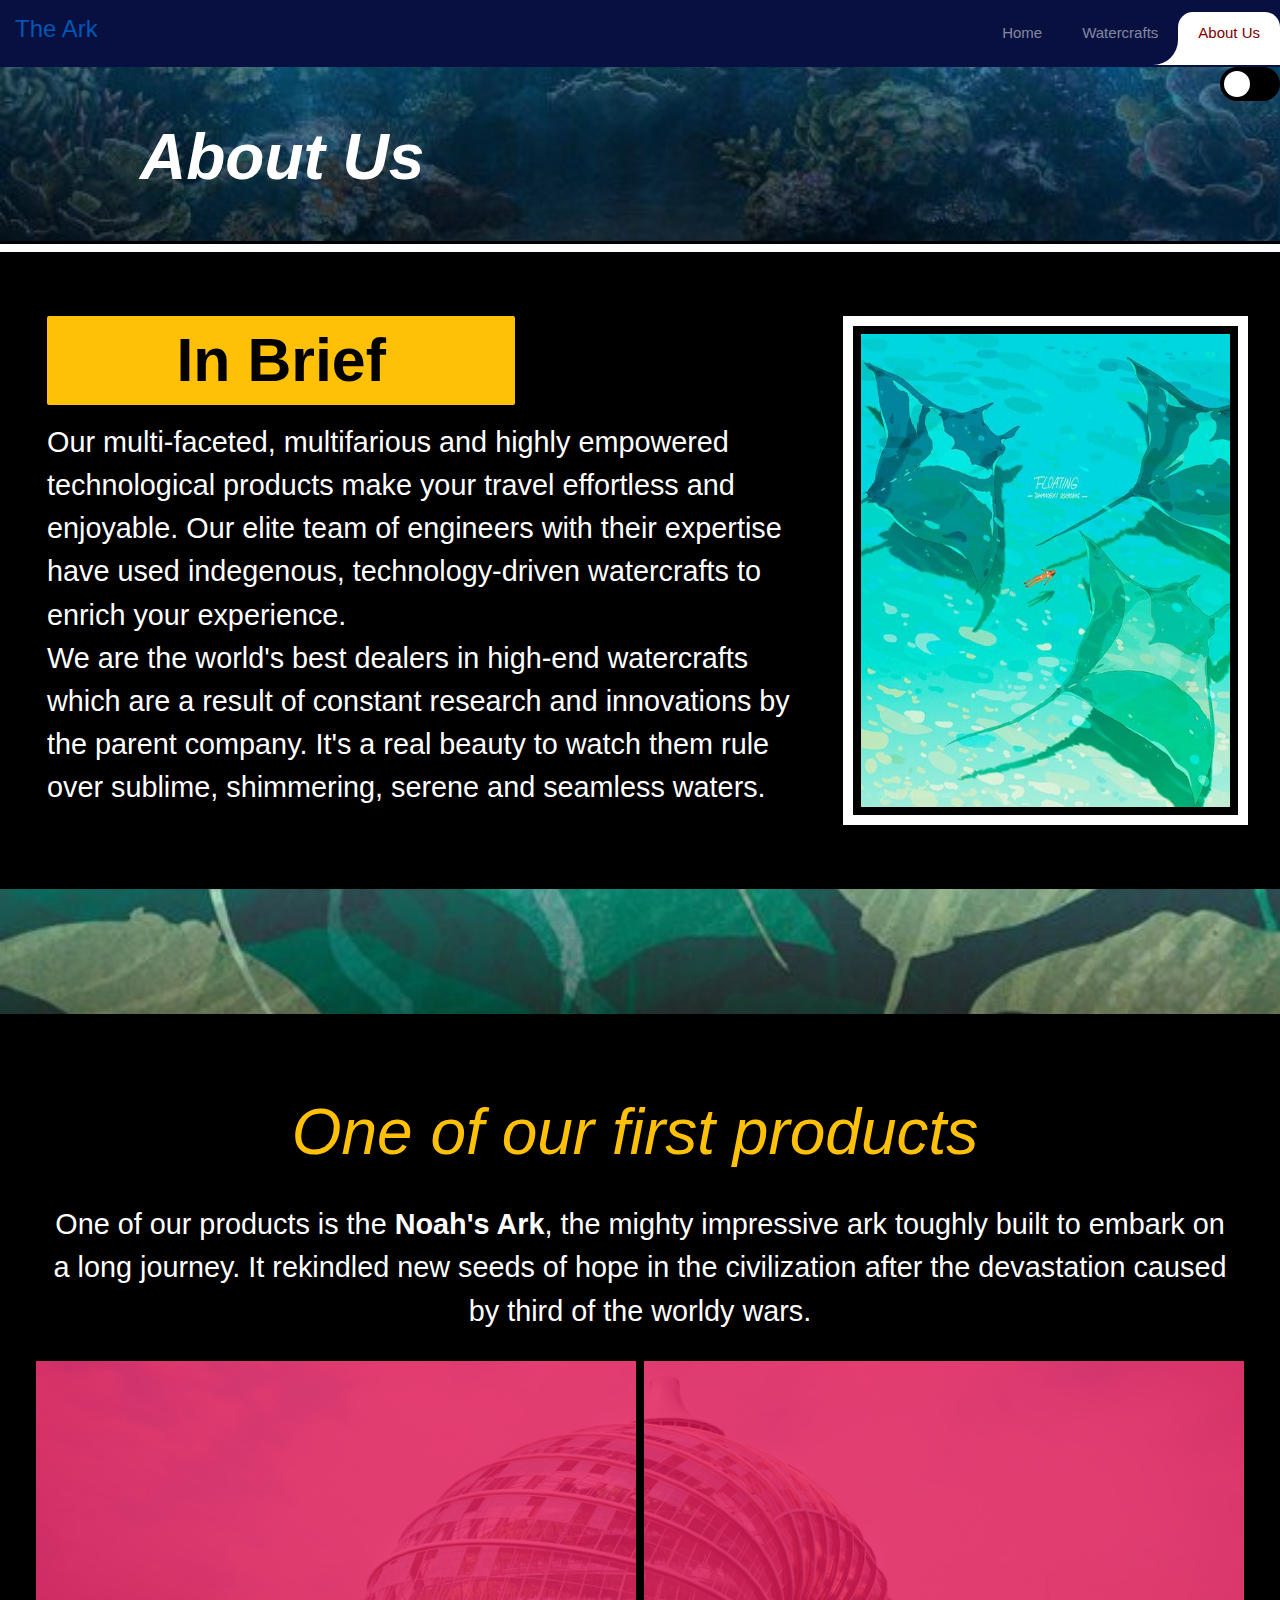
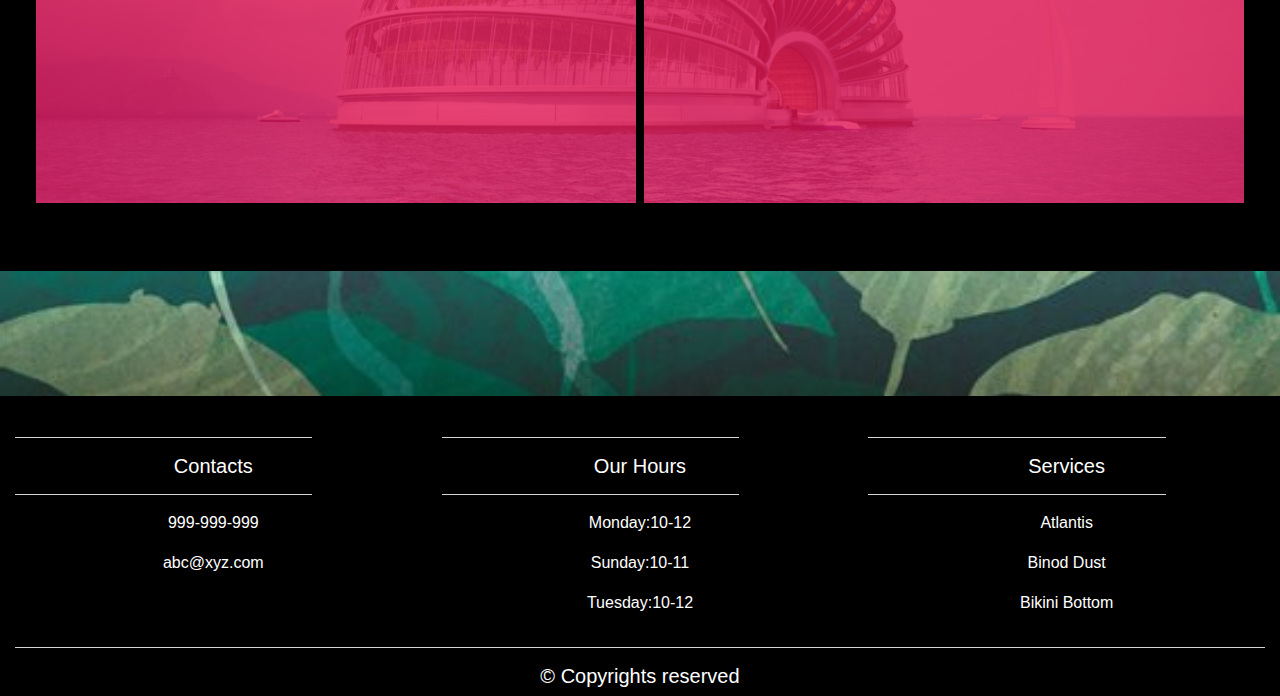
==== commit be9633bf: "httpss" ====
--- a/AboutUsPage.html
+++ b/AboutUsPage.html
@@ -140,7 +140,7 @@
 					);
 				}
 			</script>
-			<script src="http://translate.google.com/translate_a/element.js?cb=googleTranslateElementInit"></script>
+			<script src="https://translate.google.com/translate_a/element.js?cb=googleTranslateElementInit"></script>
 
 			<div class="dark_mode_section">
 				<label class="switch">
--- a/PagesStyle.css
+++ b/PagesStyle.css
@@ -1246,7 +1246,7 @@
   left: 0;
   right: 0;
   bottom: 0;
-  background-color: #ccc;
+  background-color: #000;
   -webkit-transition: .4s;
   transition: .4s;
 }
@@ -1264,11 +1264,11 @@
 }
 
 input:checked + .slider {
-  background-color: #2196F3;
+  background-color: #ddd;
 }
 
 input:focus + .slider {
-  box-shadow: 0 0 1px #2196F3;
+  box-shadow: 0 0 1px #ddd;
 }
 
 input:checked + .slider:before {
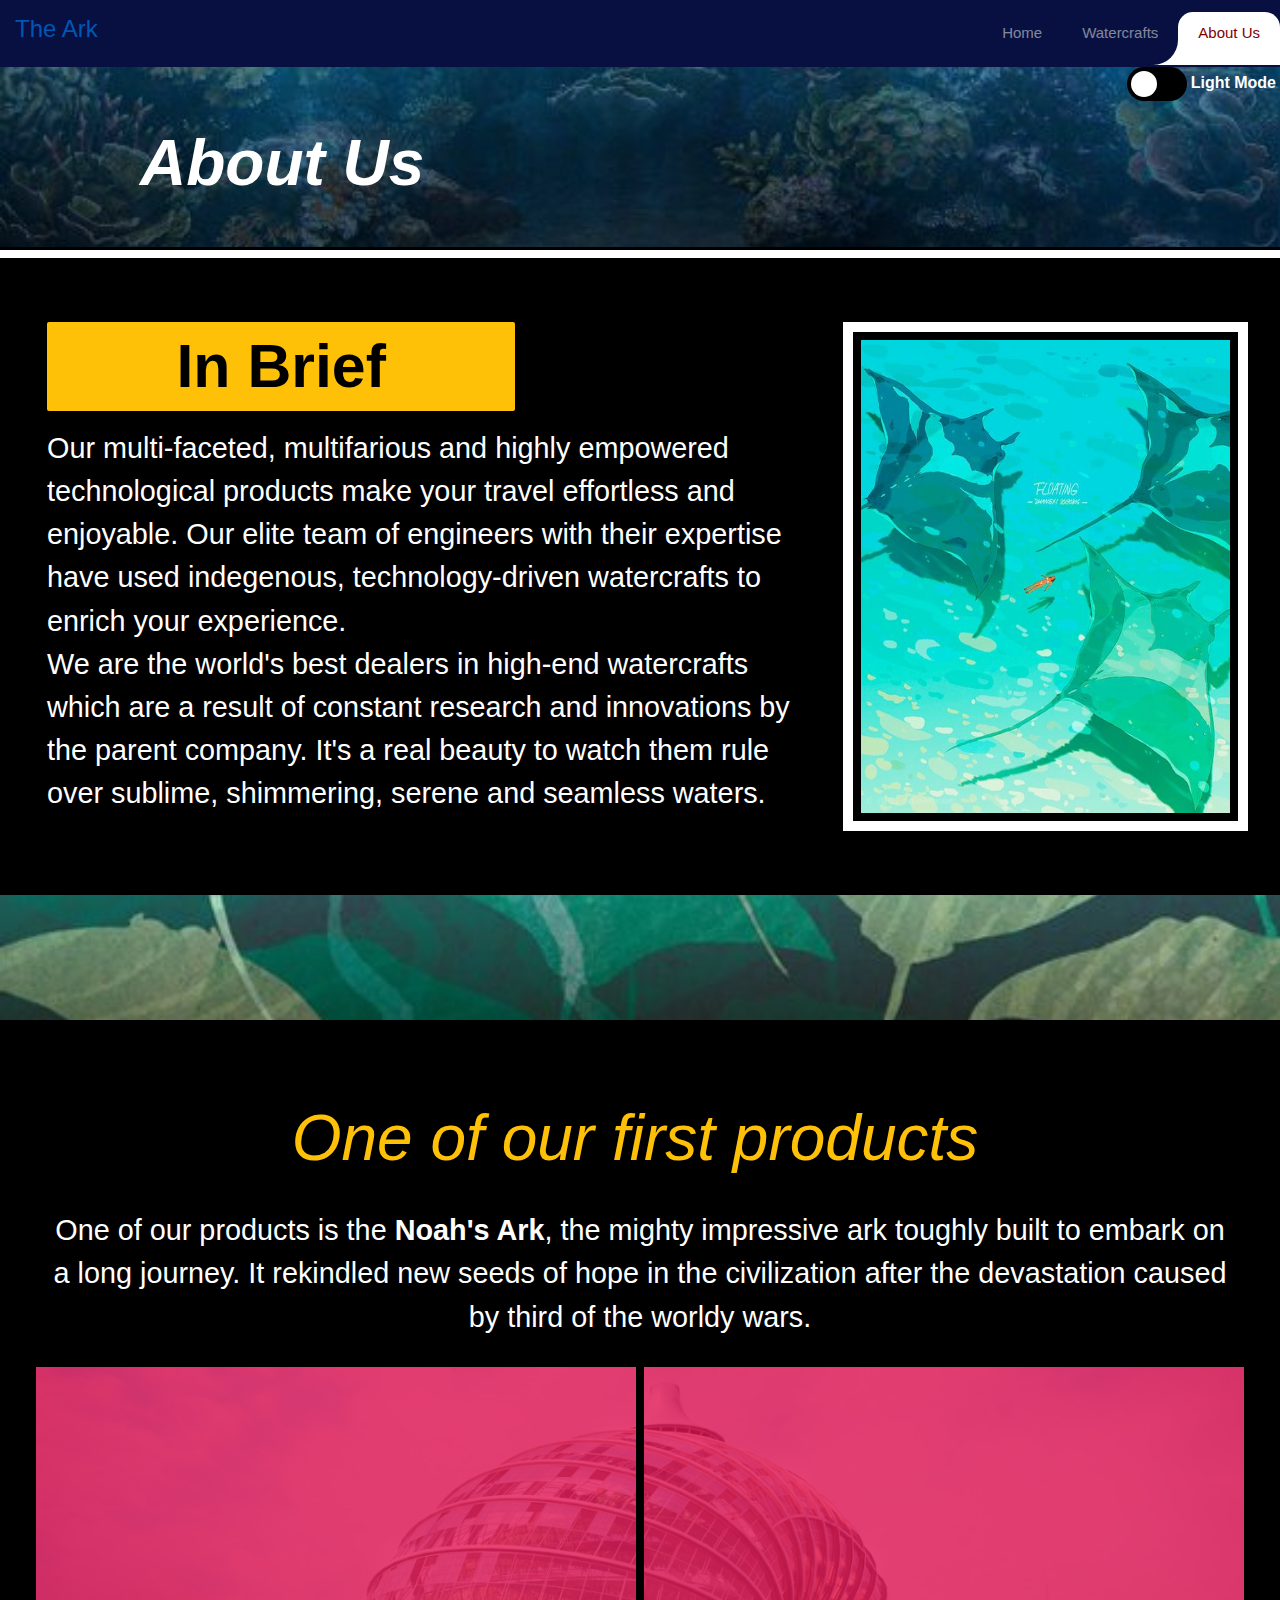
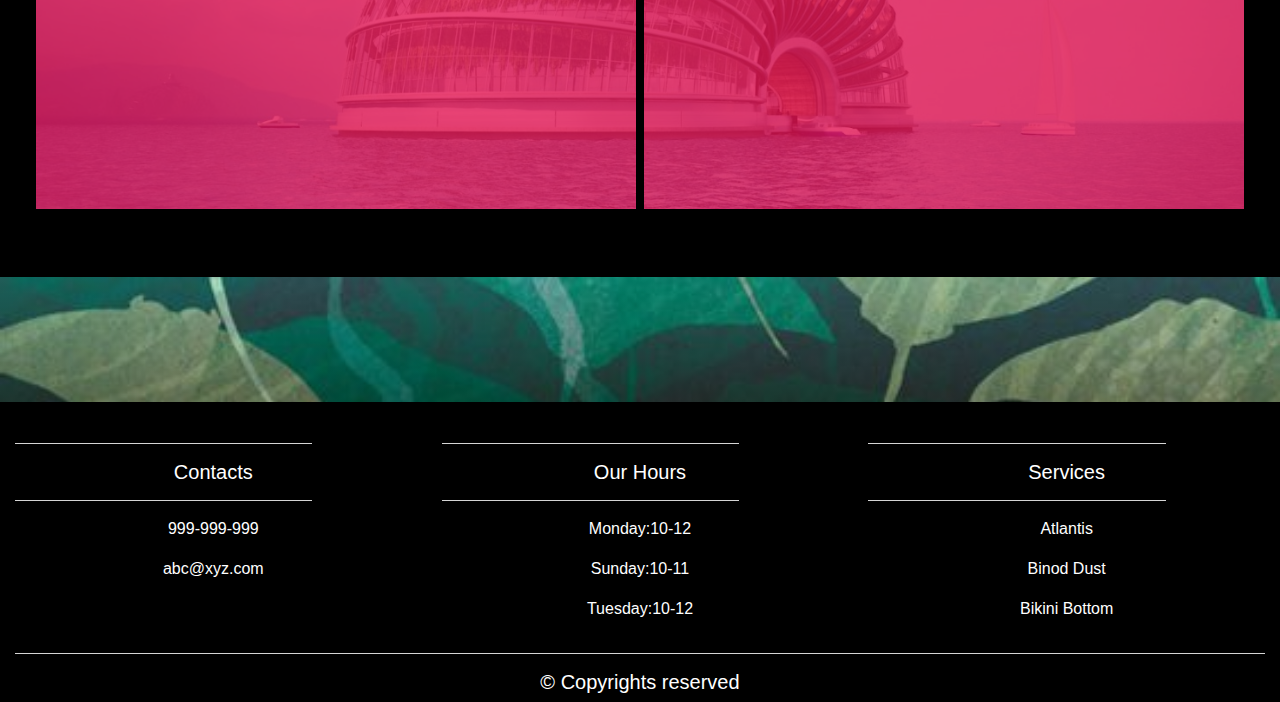
==== commit 3ea0d25f: "psh" ====
--- a/AboutUsPage.html
+++ b/AboutUsPage.html
@@ -82,6 +82,7 @@
 				$('.footerclass').css('background-color','#fff');
 				$('.footerclass').css('color','#000');
 				$('.light').css('border-top','1px solid #000');
+				document.getElementById('dark').innerHTML='Dark Mode';
 			}
 			else {
 				$('.aboutus_title_image').css('background','linear-gradient(rgba(22,181,242,0.1),rgba(0,0,0,0.8)), url(\'coral2.jpg\')');
@@ -100,6 +101,7 @@
 				$('.footerclass').css('background-color','#000');
 				$('.footerclass').css('color','#fff');
 				$('.light').css('border-top','1px solid #d5d5d5');
+				document.getElementById('dark').innerHTML='Light Mode';
 			}
 		}
 
@@ -144,11 +146,13 @@
 
 			<div class="dark_mode_section">
 				<label class="switch">
+
   					<input type="checkbox" id="dark_mode_id" onchange="dark_mode('dark_mode_id')">
   					<span class="slider round"></span>
+
 				</label>
 			</div>
-
+			<p style="color: #fff;" class="p-1"><b id="dark">Light Mode</b></p>
 			<div class="col-12 ">
 				<div class="aboutus_page_title text-left">
 					<p><span id="aboutus_title">About Us</span></p>
